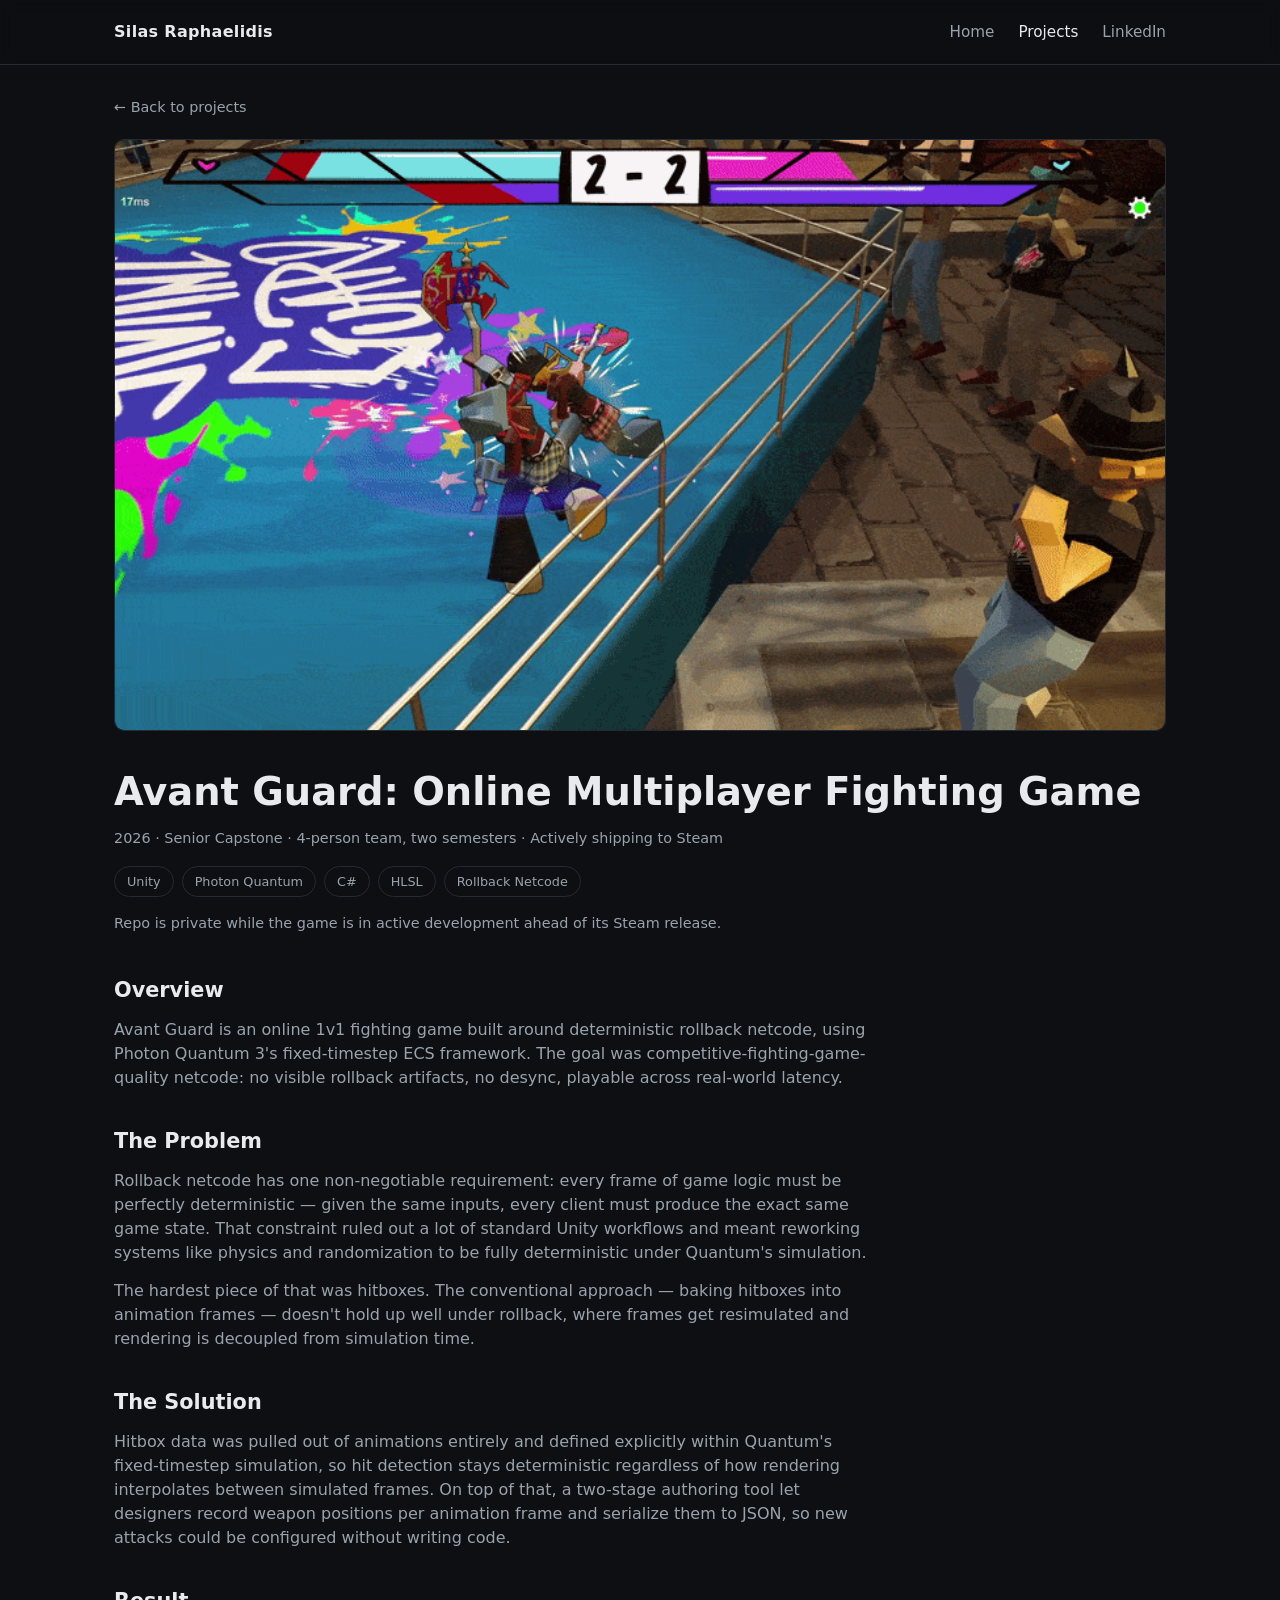
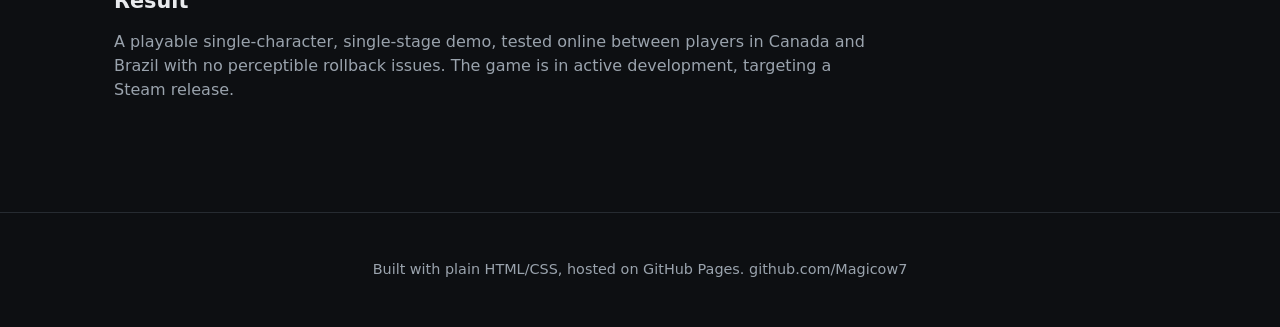
==== avant-guard.html @ 3e3dae27 "Initial portfolio site: landing page, projects grid, and 6 project detail pages Built with Claude Co" ====
<!DOCTYPE html>
<html lang="en">
<head>
<meta charset="UTF-8">
<meta name="viewport" content="width=device-width, initial-scale=1.0">
<title>Avant Guard — Silas Raphaelidis</title>
<meta name="description" content="Deterministic rollback netcode fighting game built in Unity with Photon Quantum 3.">
<link rel="stylesheet" href="style.css">
</head>
<body>

<nav class="site-nav">
  <div class="wrap">
    <a class="brand" href="index.html">Silas Raphaelidis</a>
    <div class="links">
      <a href="index.html">Home</a>
      <a class="current" href="projects.html">Projects</a>
      <a href="https://www.linkedin.com/in/silas-raphaelidis-399760279/" target="_blank" rel="noopener">LinkedIn</a>
    </div>
  </div>
</nav>

<div class="wrap">
  <a class="back-link" href="projects.html">← Back to projects</a>

  <div class="detail-hero">
    <img class="detail-media" src="assets/thumbnails/avant-guard.gif" alt="Avant Guard gameplay footage">
  </div>

  <div class="detail-title">
    <h1>Avant Guard: Online Multiplayer Fighting Game</h1>
    <p class="detail-meta">2026 · Senior Capstone · 4-person team, two semesters · Actively shipping to Steam</p>
    <ul class="tag-list">
      <li>Unity</li>
      <li>Photon Quantum</li>
      <li>C#</li>
      <li>HLSL</li>
      <li>Rollback Netcode</li>
    </ul>
    <p class="detail-meta" style="margin-top: 16px;">Repo is private while the game is in active development ahead of its Steam release.</p>
  </div>

  <div class="detail-body">
    <h2>Overview</h2>
    <p>Avant Guard is an online 1v1 fighting game built around deterministic rollback netcode, using Photon Quantum 3's fixed-timestep ECS framework. The goal was competitive-fighting-game-quality netcode: no visible rollback artifacts, no desync, playable across real-world latency.</p>

    <h2>The Problem</h2>
    <p>Rollback netcode has one non-negotiable requirement: every frame of game logic must be perfectly deterministic — given the same inputs, every client must produce the exact same game state. That constraint ruled out a lot of standard Unity workflows and meant reworking systems like physics and randomization to be fully deterministic under Quantum's simulation.</p>
    <p>The hardest piece of that was hitboxes. The conventional approach — baking hitboxes into animation frames — doesn't hold up well under rollback, where frames get resimulated and rendering is decoupled from simulation time.</p>

    <h2>The Solution</h2>
    <p>Hitbox data was pulled out of animations entirely and defined explicitly within Quantum's fixed-timestep simulation, so hit detection stays deterministic regardless of how rendering interpolates between simulated frames. On top of that, a two-stage authoring tool let designers record weapon positions per animation frame and serialize them to JSON, so new attacks could be configured without writing code.</p>

    <h2>Result</h2>
    <p>A playable single-character, single-stage demo, tested online between players in Canada and Brazil with no perceptible rollback issues. The game is in active development, targeting a Steam release.</p>
  </div>
</div>

<footer class="site-footer">
  <div class="wrap">
    <p>Built with plain HTML/CSS, hosted on GitHub Pages. <a href="https://github.com/Magicow7" target="_blank" rel="noopener">github.com/Magicow7</a></p>
  </div>
</footer>

</body>
</html>
---- style.css ----
:root {
  --bg: #0d0f12;
  --bg-elevated: #16191d;
  --border: #262b31;
  --text: #e8eaed;
  --text-dim: #9aa3ad;
  --accent: #5ee6c8;
  --accent-dim: #3a9c8a;
  --max-width: 1100px;
}

* {
  box-sizing: border-box;
}

html {
  scroll-behavior: smooth;
}

body {
  margin: 0;
  background: var(--bg);
  color: var(--text);
  font-family: "Segoe UI", system-ui, -apple-system, sans-serif;
  line-height: 1.5;
}

a {
  color: var(--accent);
  text-decoration: none;
}

a:hover {
  text-decoration: underline;
}

.wrap {
  max-width: var(--max-width);
  margin: 0 auto;
  padding: 0 24px;
}

/* Nav */
.site-nav {
  border-bottom: 1px solid var(--border);
  position: sticky;
  top: 0;
  background: rgba(13, 15, 18, 0.92);
  backdrop-filter: blur(6px);
  z-index: 10;
}

.site-nav .wrap {
  display: flex;
  align-items: center;
  justify-content: space-between;
  height: 64px;
}

.site-nav .brand {
  color: var(--text);
  font-weight: 600;
  letter-spacing: 0.02em;
}

.site-nav .brand:hover {
  text-decoration: none;
  color: var(--accent);
}

.site-nav .links {
  display: flex;
  gap: 24px;
  font-size: 0.95rem;
}

.site-nav .links a {
  color: var(--text-dim);
}

.site-nav .links a:hover {
  color: var(--accent);
}

.site-nav .links a.current {
  color: var(--text);
}

/* Hero */
.hero {
  padding: 96px 0 64px;
  text-align: center;
}

.hero h1 {
  font-size: clamp(2.2rem, 5vw, 3.4rem);
  margin: 0 0 12px;
  letter-spacing: -0.02em;
}

.hero .tagline {
  color: var(--text-dim);
  font-size: 1.15rem;
  max-width: 640px;
  margin: 0 auto 36px;
}

.hero-actions {
  display: flex;
  gap: 16px;
  justify-content: center;
  flex-wrap: wrap;
  margin-top: 8px;
}

.btn {
  display: inline-block;
  padding: 12px 24px;
  border-radius: 6px;
  font-weight: 600;
  font-size: 0.95rem;
  border: 1px solid transparent;
}

.btn:hover {
  text-decoration: none;
}

.btn-primary {
  background: var(--accent);
  color: #06110e;
}

.btn-primary:hover {
  background: var(--accent-dim);
}

.btn-secondary {
  border-color: var(--border);
  color: var(--text);
}

.btn-secondary:hover {
  border-color: var(--accent);
  color: var(--accent);
}

/* Demo reel */
.reel {
  padding: 0 0 96px;
}

.reel-frame {
  position: relative;
  width: 100%;
  padding-top: 56.25%;
  background: #000;
  border-radius: 10px;
  overflow: hidden;
  border: 1px solid var(--border);
}

.reel-frame iframe {
  position: absolute;
  top: 0;
  left: 0;
  width: 100%;
  height: 100%;
  border: 0;
}

/* Section headers */
.page-header {
  padding: 64px 0 12px;
  text-align: center;
}

.page-header h1 {
  font-size: clamp(1.9rem, 4vw, 2.6rem);
  margin: 0 0 10px;
}

.page-header p {
  color: var(--text-dim);
  max-width: 560px;
  margin: 0 auto;
}

/* Project grid */
.project-grid {
  display: grid;
  grid-template-columns: repeat(auto-fit, minmax(320px, 1fr));
  gap: 28px;
  padding: 48px 0 96px;
}

.card {
  background: var(--bg-elevated);
  border: 1px solid var(--border);
  border-radius: 10px;
  overflow: hidden;
  display: flex;
  flex-direction: column;
  transition: border-color 0.15s ease, transform 0.15s ease;
}

.card:hover {
  border-color: var(--accent-dim);
  transform: translateY(-2px);
}

.card-thumb {
  aspect-ratio: 16 / 9;
  width: 100%;
  object-fit: cover;
  background: #000;
  display: block;
}

.card-body {
  padding: 20px 22px 24px;
  display: flex;
  flex-direction: column;
  flex: 1;
}

.card-body h2 {
  font-size: 1.15rem;
  margin: 0 0 4px;
}

.card-year {
  color: var(--text-dim);
  font-size: 0.8rem;
  margin: 0 0 12px;
}

.card-summary {
  color: var(--text-dim);
  font-size: 0.92rem;
  margin: 0 0 18px;
  flex: 1;
}

.card-link {
  font-weight: 600;
  font-size: 0.9rem;
  align-self: flex-start;
}

/* Live demo embed */
.card-live {
  border: none;
  width: 100%;
  aspect-ratio: 16 / 9;
  display: block;
  background: #000;
}

/* Project detail pages */
.back-link {
  display: inline-block;
  margin: 32px 0 0;
  color: var(--text-dim);
  font-size: 0.9rem;
}

.back-link:hover {
  color: var(--accent);
}

.detail-hero {
  padding: 20px 0 0;
}

.detail-media {
  width: 100%;
  aspect-ratio: 16 / 9;
  object-fit: cover;
  border-radius: 10px;
  border: 1px solid var(--border);
  background: #000;
  display: block;
}

.detail-title {
  padding: 32px 0 0;
}

.detail-title h1 {
  font-size: clamp(1.8rem, 4vw, 2.4rem);
  margin: 0 0 8px;
}

.detail-meta {
  color: var(--text-dim);
  font-size: 0.9rem;
  margin: 0;
}

.tag-list {
  list-style: none;
  display: flex;
  flex-wrap: wrap;
  gap: 8px;
  padding: 0;
  margin: 16px 0 0;
}

.tag-list li {
  border: 1px solid var(--border);
  color: var(--text-dim);
  font-size: 0.8rem;
  padding: 5px 12px;
  border-radius: 999px;
}

.link-buttons {
  display: flex;
  gap: 12px;
  flex-wrap: wrap;
  margin: 24px 0 0;
}

.detail-body {
  padding: 40px 0 96px;
  max-width: 760px;
}

.detail-body h2 {
  font-size: 1.3rem;
  margin: 36px 0 12px;
}

.detail-body h2:first-child {
  margin-top: 0;
}

.detail-body p {
  color: var(--text-dim);
  margin: 0 0 14px;
}

.detail-body blockquote {
  margin: 0 0 20px;
  padding: 14px 20px;
  border-left: 3px solid var(--accent-dim);
  background: var(--bg-elevated);
  color: var(--text);
  font-style: italic;
  border-radius: 0 6px 6px 0;
}

.detail-body ul {
  color: var(--text-dim);
  padding-left: 20px;
  margin: 0 0 14px;
}

/* Footer */
.site-footer {
  border-top: 1px solid var(--border);
  padding: 32px 0;
  text-align: center;
  color: var(--text-dim);
  font-size: 0.9rem;
}

.site-footer a {
  color: var(--text-dim);
}

.site-footer a:hover {
  color: var(--accent);
}
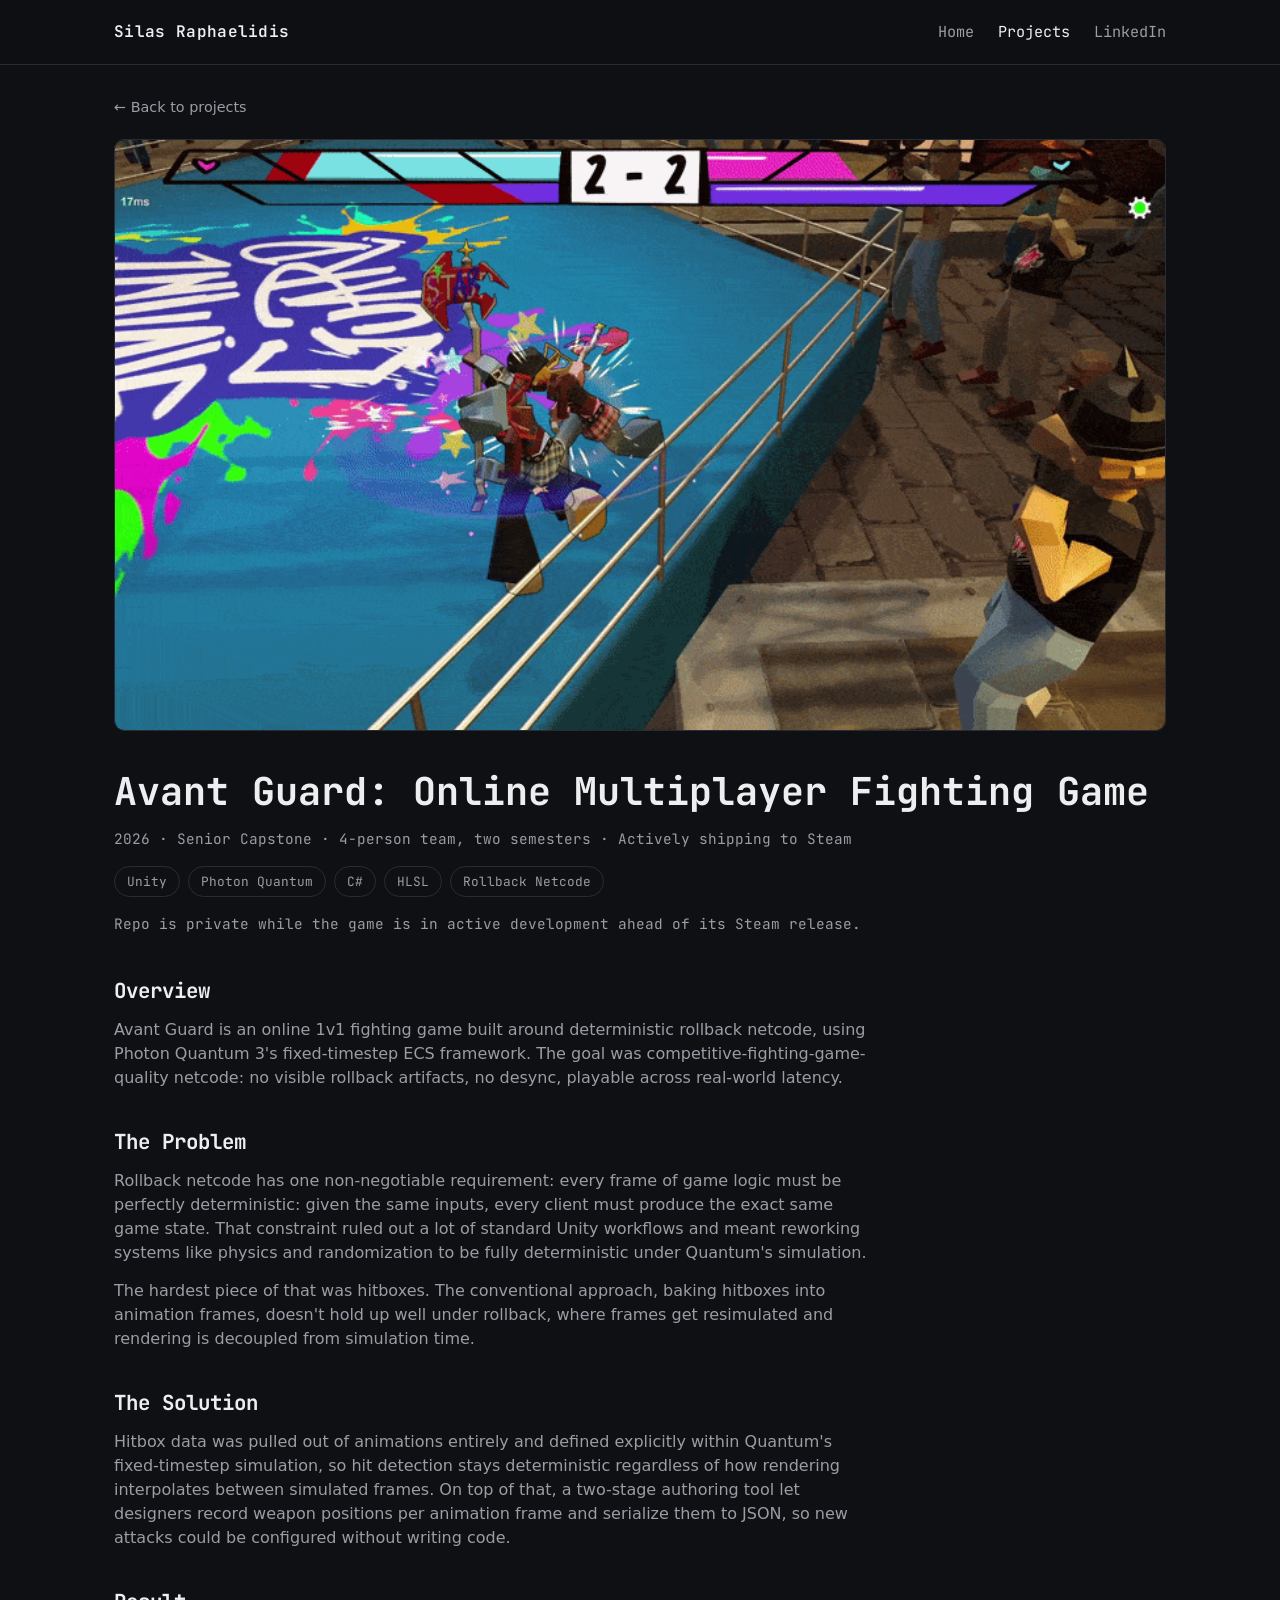
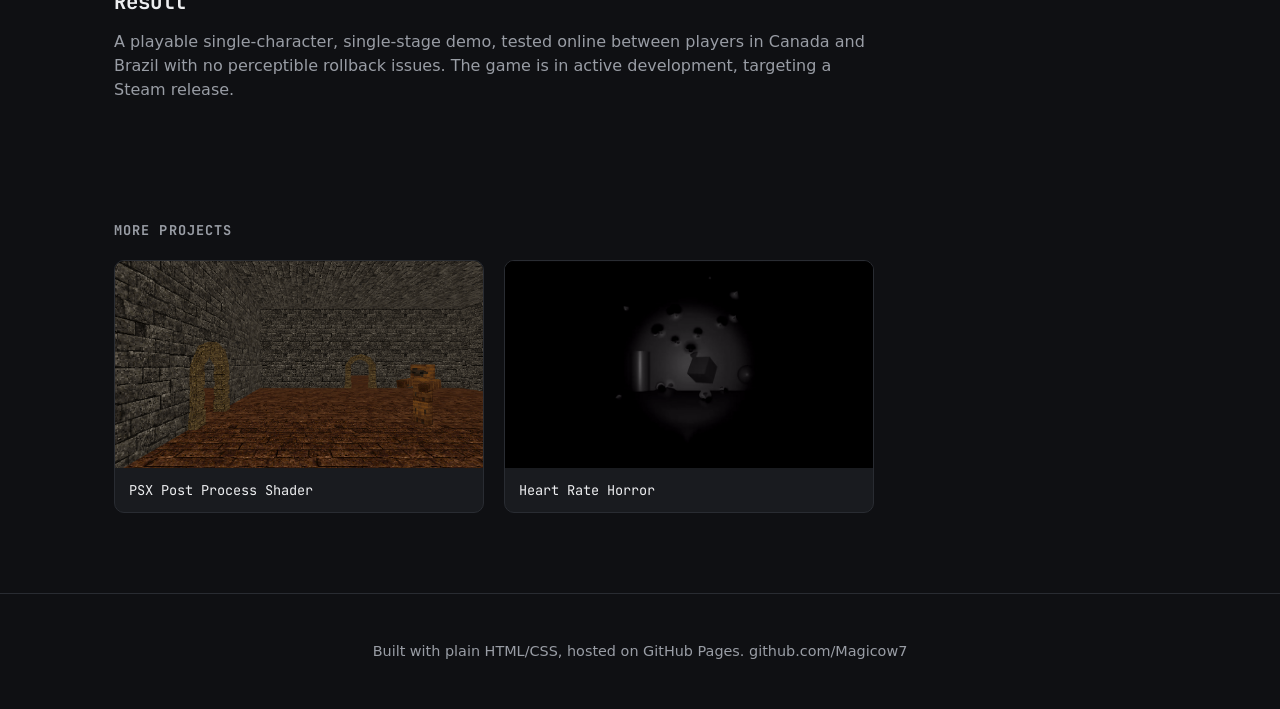
==== commit ddd17b28: "Restyle to indigo/mono theme, add project cross-links and OG image - Swap teal accent + system font " ====
--- a/avant-guard.html
+++ b/avant-guard.html
@@ -3,8 +3,20 @@
 <head>
 <meta charset="UTF-8">
 <meta name="viewport" content="width=device-width, initial-scale=1.0">
-<title>Avant Guard — Silas Raphaelidis</title>
+<title>Avant Guard | Silas Raphaelidis</title>
 <meta name="description" content="Deterministic rollback netcode fighting game built in Unity with Photon Quantum 3.">
+<meta property="og:type" content="website">
+<meta property="og:url" content="https://silasraphaelidis.dev/avant-guard.html">
+<meta property="og:title" content="Avant Guard | Silas Raphaelidis">
+<meta property="og:description" content="Deterministic rollback netcode fighting game built in Unity with Photon Quantum 3.">
+<meta property="og:image" content="https://silasraphaelidis.dev/assets/og-image.png">
+<meta name="twitter:card" content="summary_large_image">
+<meta name="twitter:title" content="Avant Guard | Silas Raphaelidis">
+<meta name="twitter:description" content="Deterministic rollback netcode fighting game built in Unity with Photon Quantum 3.">
+<meta name="twitter:image" content="https://silasraphaelidis.dev/assets/og-image.png">
+<link rel="preconnect" href="https://fonts.googleapis.com">
+<link rel="preconnect" href="https://fonts.gstatic.com" crossorigin>
+<link href="https://fonts.googleapis.com/css2?family=JetBrains+Mono:wght@500;600;700&display=swap" rel="stylesheet">
 <link rel="stylesheet" href="style.css">
 </head>
 <body>
@@ -45,14 +57,28 @@
     <p>Avant Guard is an online 1v1 fighting game built around deterministic rollback netcode, using Photon Quantum 3's fixed-timestep ECS framework. The goal was competitive-fighting-game-quality netcode: no visible rollback artifacts, no desync, playable across real-world latency.</p>
 
     <h2>The Problem</h2>
-    <p>Rollback netcode has one non-negotiable requirement: every frame of game logic must be perfectly deterministic — given the same inputs, every client must produce the exact same game state. That constraint ruled out a lot of standard Unity workflows and meant reworking systems like physics and randomization to be fully deterministic under Quantum's simulation.</p>
-    <p>The hardest piece of that was hitboxes. The conventional approach — baking hitboxes into animation frames — doesn't hold up well under rollback, where frames get resimulated and rendering is decoupled from simulation time.</p>
+    <p>Rollback netcode has one non-negotiable requirement: every frame of game logic must be perfectly deterministic: given the same inputs, every client must produce the exact same game state. That constraint ruled out a lot of standard Unity workflows and meant reworking systems like physics and randomization to be fully deterministic under Quantum's simulation.</p>
+    <p>The hardest piece of that was hitboxes. The conventional approach, baking hitboxes into animation frames, doesn't hold up well under rollback, where frames get resimulated and rendering is decoupled from simulation time.</p>
 
     <h2>The Solution</h2>
     <p>Hitbox data was pulled out of animations entirely and defined explicitly within Quantum's fixed-timestep simulation, so hit detection stays deterministic regardless of how rendering interpolates between simulated frames. On top of that, a two-stage authoring tool let designers record weapon positions per animation frame and serialize them to JSON, so new attacks could be configured without writing code.</p>
 
     <h2>Result</h2>
     <p>A playable single-character, single-stage demo, tested online between players in Canada and Brazil with no perceptible rollback issues. The game is in active development, targeting a Steam release.</p>
+  </div>
+
+  <div class="more-projects">
+    <h2>More Projects</h2>
+    <div class="more-grid">
+      <a class="mini-card" href="psx-shader.html">
+        <img src="assets/thumbnails/psx-shader.gif" alt="PSX Post Process Shader">
+        <span>PSX Post Process Shader</span>
+      </a>
+      <a class="mini-card" href="heart-rate-horror.html">
+        <img src="assets/thumbnails/heart-rate-horror.gif" alt="Heart Rate Horror">
+        <span>Heart Rate Horror</span>
+      </a>
+    </div>
   </div>
 </div>
 
--- a/style.css
+++ b/style.css
@@ -1,12 +1,14 @@
 :root {
-  --bg: #0d0f12;
-  --bg-elevated: #16191d;
-  --border: #262b31;
-  --text: #e8eaed;
-  --text-dim: #9aa3ad;
-  --accent: #5ee6c8;
-  --accent-dim: #3a9c8a;
+  --bg: #0f1013;
+  --bg-elevated: #191b1f;
+  --border: #292c32;
+  --text: #edeef0;
+  --text-dim: #999da5;
+  --accent: #8ba4ff;
+  --accent-dim: #5f74c9;
   --max-width: 1100px;
+  --font-mono: "JetBrains Mono", ui-monospace, "SFMono-Regular", Consolas, monospace;
+  --font-body: "Segoe UI", system-ui, -apple-system, sans-serif;
 }
 
 * {
@@ -21,8 +23,19 @@
   margin: 0;
   background: var(--bg);
   color: var(--text);
-  font-family: "Segoe UI", system-ui, -apple-system, sans-serif;
+  font-family: var(--font-body);
   line-height: 1.5;
+}
+
+h1, h2, h3,
+.brand,
+.site-nav .links a,
+.card-link,
+.btn,
+.tag-list li,
+.card-year,
+.detail-meta {
+  font-family: var(--font-mono);
 }
 
 a {
@@ -45,7 +58,7 @@
   border-bottom: 1px solid var(--border);
   position: sticky;
   top: 0;
-  background: rgba(13, 15, 18, 0.92);
+  background: rgba(15, 16, 19, 0.92);
   backdrop-filter: blur(6px);
   z-index: 10;
 }
@@ -128,7 +141,7 @@
 
 .btn-primary {
   background: var(--accent);
-  color: #06110e;
+  color: #10122b;
 }
 
 .btn-primary:hover {
@@ -357,6 +370,63 @@
   margin: 0 0 14px;
 }
 
+/* More projects (detail page footer nav) */
+.more-projects {
+  max-width: 760px;
+  padding: 8px 0 80px;
+}
+
+.more-projects h2 {
+  font-size: 0.85rem;
+  text-transform: uppercase;
+  letter-spacing: 0.08em;
+  color: var(--text-dim);
+  margin: 0 0 20px;
+}
+
+.more-grid {
+  display: grid;
+  grid-template-columns: repeat(2, 1fr);
+  gap: 20px;
+}
+
+.mini-card {
+  display: block;
+  border: 1px solid var(--border);
+  border-radius: 10px;
+  overflow: hidden;
+  background: var(--bg-elevated);
+  transition: border-color 0.15s ease, transform 0.15s ease;
+}
+
+.mini-card:hover {
+  border-color: var(--accent-dim);
+  transform: translateY(-2px);
+  text-decoration: none;
+}
+
+.mini-card img {
+  width: 100%;
+  aspect-ratio: 16 / 9;
+  object-fit: cover;
+  display: block;
+  background: #000;
+}
+
+.mini-card span {
+  display: block;
+  padding: 12px 14px;
+  font-family: var(--font-mono);
+  font-size: 0.85rem;
+  color: var(--text);
+}
+
+@media (max-width: 560px) {
+  .more-grid {
+    grid-template-columns: 1fr;
+  }
+}
+
 /* Footer */
 .site-footer {
   border-top: 1px solid var(--border);
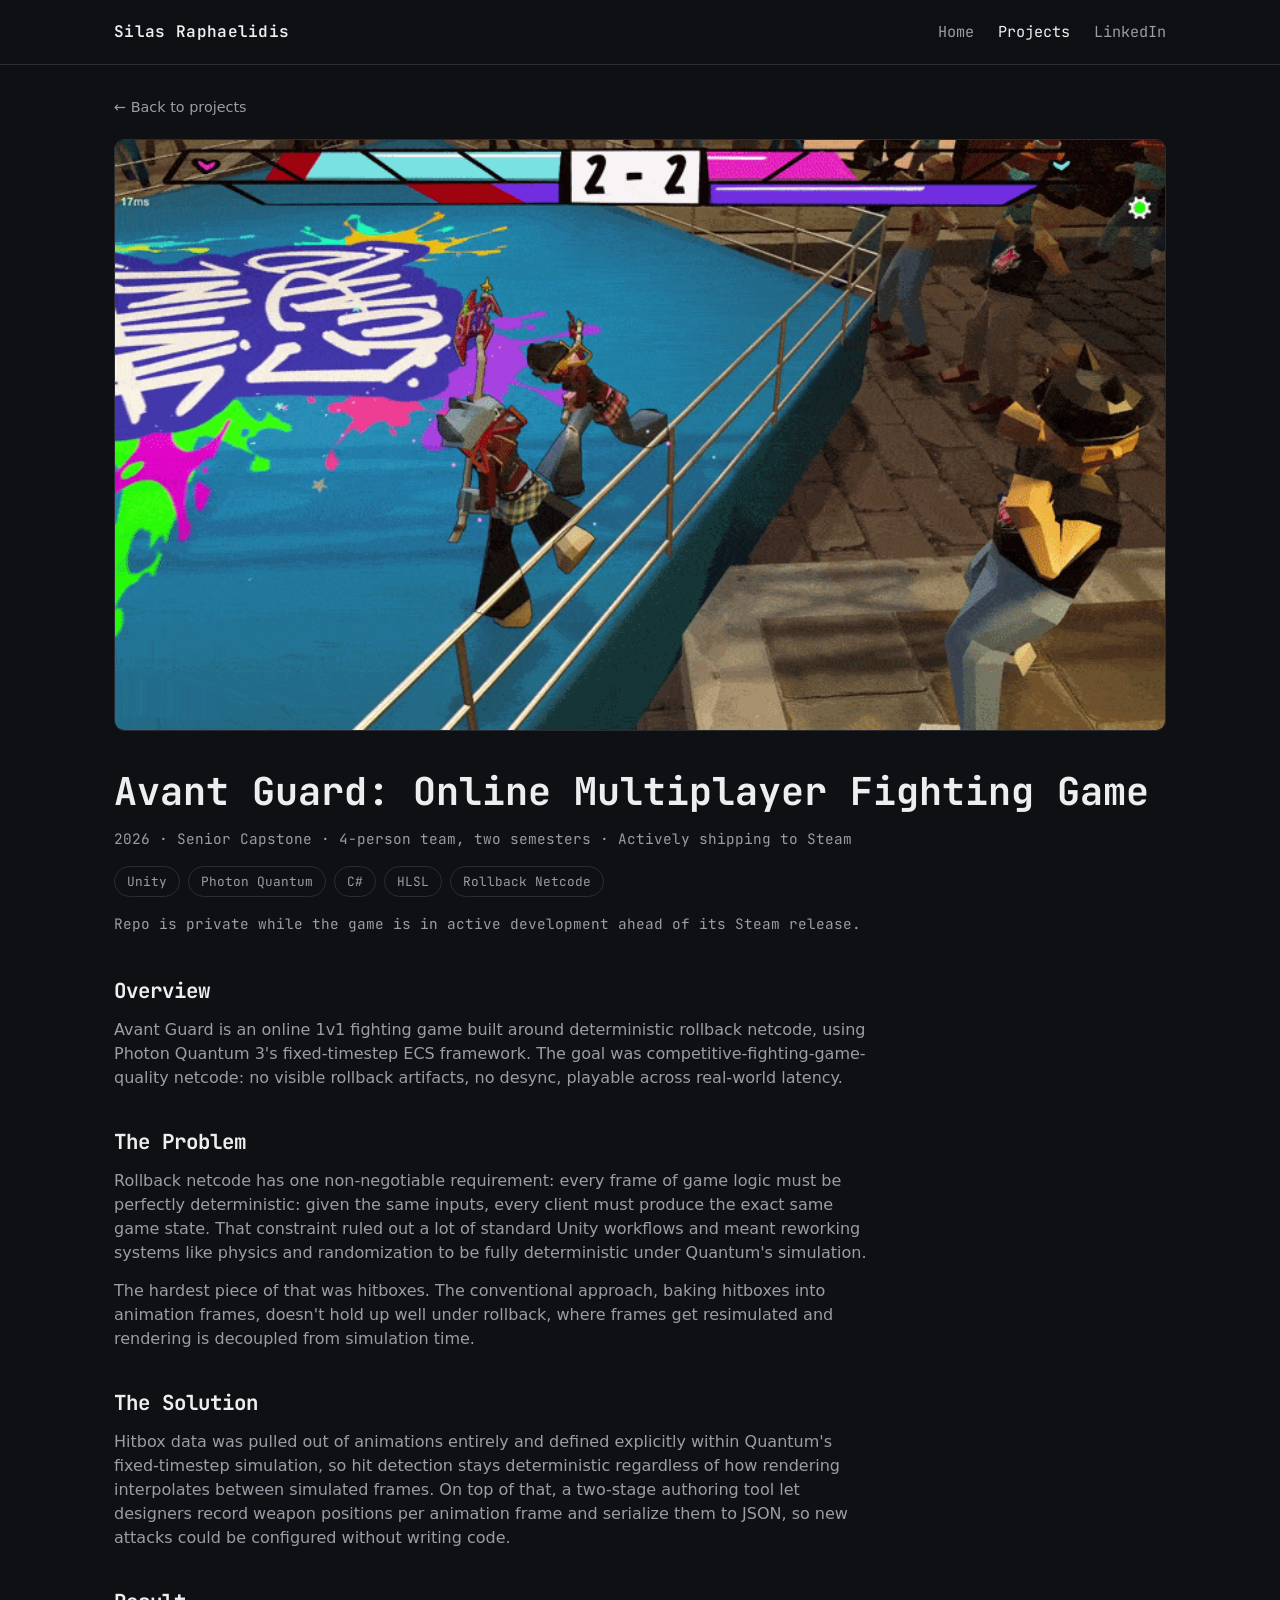
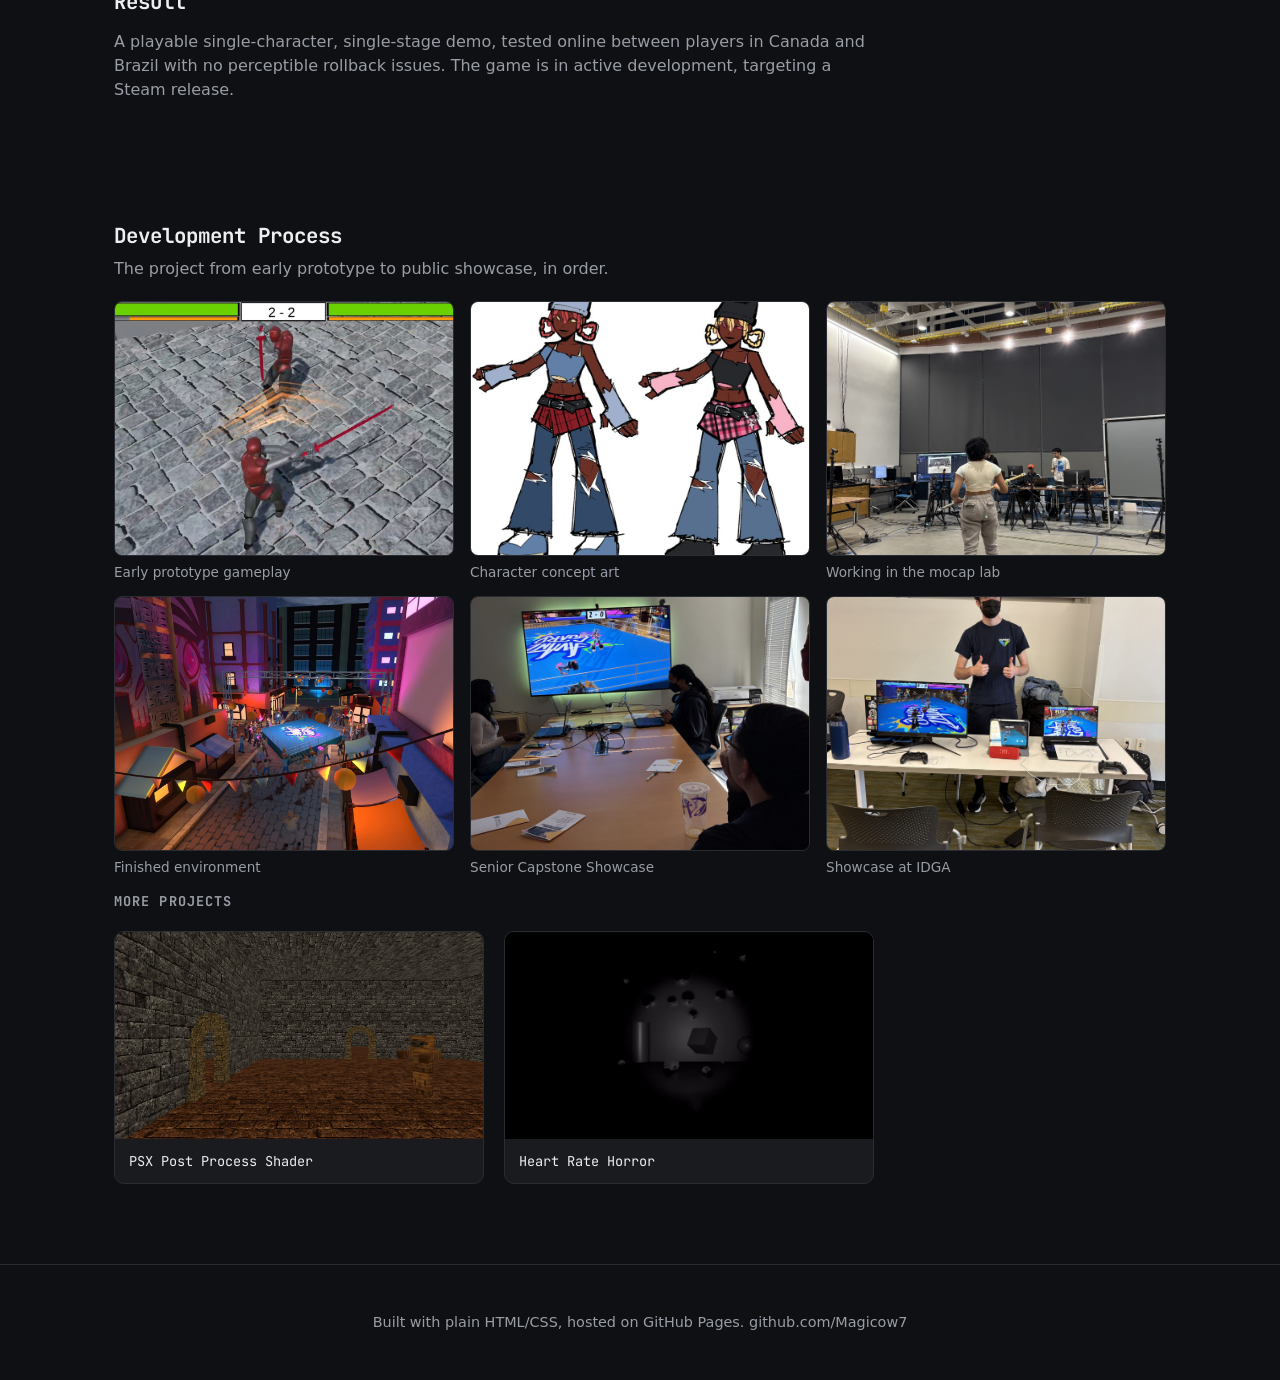
==== commit 98286ecb: "cleaned up site" ====
--- a/avant-guard.html
+++ b/avant-guard.html
@@ -67,6 +67,37 @@
     <p>A playable single-character, single-stage demo, tested online between players in Canada and Brazil with no perceptible rollback issues. The game is in active development, targeting a Steam release.</p>
   </div>
 
+  <div class="gallery">
+    <h2>Development Process</h2>
+    <p class="gallery-intro">The project from early prototype to public showcase, in order.</p>
+    <div class="gallery-grid">
+      <button class="gallery-item" data-caption="Early prototype gameplay: placeholder models, testing the core combat loop.">
+        <img src="assets/avant-guard/early-prototype.jpg" alt="Early prototype gameplay with placeholder character models">
+        <span class="gallery-caption">Early prototype gameplay</span>
+      </button>
+      <button class="gallery-item" data-caption="Character concept art for Penny, exploring color and outfit variants.">
+        <img src="assets/avant-guard/character-concept-art.jpg" alt="Character concept art showing two color variants of Penny">
+        <span class="gallery-caption">Character concept art</span>
+      </button>
+      <button class="gallery-item" data-caption="Recording motion capture data for the game's animations at the Iribe mocap lab.">
+        <img src="assets/avant-guard/motion-capture-session.jpg" alt="Performer in the motion capture volume recording an attack animation">
+        <span class="gallery-caption">Working in the mocap lab</span>
+      </button>
+      <button class="gallery-item" data-caption="The finished stage environment in a live match.">
+        <img src="assets/avant-guard/finished-environment.jpg" alt="Finished game environment showing the festival stage and crowd">
+        <span class="gallery-caption">Finished environment</span>
+      </button>
+      <button class="gallery-item" data-caption="Playtesters at the Immersive Media Design Senior Capstone Showcase.">
+        <img src="assets/avant-guard/demo-day-showcase.jpg" alt="Players and spectators at the Senior Capstone Showcase demo table">
+        <span class="gallery-caption">Senior Capstone Showcase</span>
+      </button>
+      <button class="gallery-item" data-caption="Running the game at the IDGA demo booth.">
+        <img src="assets/avant-guard/idga-demo-booth.jpg" alt="Presenting Avant Guard at the IDGA demo booth">
+        <span class="gallery-caption">Showcase at IDGA</span>
+      </button>
+    </div>
+  </div>
+
   <div class="more-projects">
     <h2>More Projects</h2>
     <div class="more-grid">
@@ -88,5 +119,40 @@
   </div>
 </footer>
 
+<div class="lightbox" id="lightbox">
+  <button class="lightbox-close" aria-label="Close">&times;</button>
+  <img id="lightbox-img" src="" alt="">
+  <p class="lightbox-caption" id="lightbox-caption"></p>
+</div>
+
+<script>
+  const lightbox = document.getElementById('lightbox');
+  const lightboxImg = document.getElementById('lightbox-img');
+  const lightboxCaption = document.getElementById('lightbox-caption');
+
+  document.querySelectorAll('.gallery-item').forEach(function (item) {
+    item.addEventListener('click', function () {
+      lightboxImg.src = item.querySelector('img').src;
+      lightboxImg.alt = item.querySelector('img').alt;
+      lightboxCaption.textContent = item.dataset.caption || '';
+      lightbox.classList.add('open');
+    });
+  });
+
+  function closeLightbox() {
+    lightbox.classList.remove('open');
+    lightboxImg.src = '';
+  }
+
+  lightbox.addEventListener('click', closeLightbox);
+  document.querySelector('.lightbox-close').addEventListener('click', function (e) {
+    e.stopPropagation();
+    closeLightbox();
+  });
+  document.addEventListener('keydown', function (e) {
+    if (e.key === 'Escape') closeLightbox();
+  });
+</script>
+
 </body>
 </html>
--- a/style.css
+++ b/style.css
@@ -171,6 +171,54 @@
   border-radius: 10px;
   overflow: hidden;
   border: 1px solid var(--border);
+  margin-bottom: 14px;
+}
+
+.video-pair-section {
+  padding: 8px 0 8px;
+}
+
+.video-pair-section h2 {
+  font-size: 1.3rem;
+  margin: 0 0 20px;
+}
+
+.video-pair-captions,
+.video-pair {
+  display: grid;
+  grid-template-columns: repeat(2, 1fr);
+  gap: 28px;
+}
+
+.video-pair-captions {
+  margin-bottom: 10px;
+  align-items: end;
+}
+
+@media (max-width: 680px) {
+  .video-pair-captions,
+  .video-pair {
+    grid-template-columns: 1fr;
+  }
+}
+
+.video-embed {
+  width: 100%;
+  border-radius: 10px;
+  overflow: hidden;
+  border: 1px solid var(--border);
+  background: #000;
+}
+
+.video-embed video {
+  display: block;
+  width: 100%;
+}
+
+.video-caption {
+  color: var(--text-dim);
+  font-size: 0.85rem;
+  margin: 0 0 10px;
 }
 
 .reel-frame iframe {
@@ -214,12 +262,15 @@
   overflow: hidden;
   display: flex;
   flex-direction: column;
+  color: inherit;
+  text-decoration: none;
   transition: border-color 0.15s ease, transform 0.15s ease;
 }
 
 .card:hover {
   border-color: var(--accent-dim);
   transform: translateY(-2px);
+  text-decoration: none;
 }
 
 .card-thumb {
@@ -256,6 +307,7 @@
 }
 
 .card-link {
+  color: var(--accent);
   font-weight: 600;
   font-size: 0.9rem;
   align-self: flex-start;
@@ -370,6 +422,119 @@
   margin: 0 0 14px;
 }
 
+/* Documentation gallery */
+.gallery {
+  padding: 8px 0 8px;
+}
+
+.gallery h2 {
+  font-size: 1.3rem;
+  margin: 0 0 6px;
+}
+
+.gallery-intro {
+  color: var(--text-dim);
+  margin: 0 0 20px;
+}
+
+.gallery-grid {
+  display: grid;
+  grid-template-columns: repeat(3, 1fr);
+  gap: 16px;
+}
+
+@media (max-width: 760px) {
+  .gallery-grid {
+    grid-template-columns: repeat(2, 1fr);
+  }
+}
+
+@media (max-width: 480px) {
+  .gallery-grid {
+    grid-template-columns: 1fr;
+  }
+}
+
+.gallery-item {
+  border: none;
+  background: none;
+  padding: 0;
+  cursor: zoom-in;
+  display: flex;
+  flex-direction: column;
+  gap: 8px;
+  font-family: inherit;
+  text-align: left;
+}
+
+.gallery-item img {
+  width: 100%;
+  aspect-ratio: 4 / 3;
+  object-fit: cover;
+  border-radius: 8px;
+  border: 1px solid var(--border);
+  display: block;
+  transition: border-color 0.15s ease;
+}
+
+.gallery-item:hover img {
+  border-color: var(--accent-dim);
+}
+
+.gallery-caption {
+  color: var(--text-dim);
+  font-size: 0.85rem;
+}
+
+.lightbox {
+  display: none;
+  position: fixed;
+  inset: 0;
+  background: rgba(6, 7, 9, 0.92);
+  z-index: 100;
+  align-items: center;
+  justify-content: center;
+  padding: 40px;
+  cursor: zoom-out;
+}
+
+.lightbox.open {
+  display: flex;
+}
+
+.lightbox img {
+  max-width: 100%;
+  max-height: 100%;
+  border-radius: 8px;
+  box-shadow: 0 20px 60px rgba(0, 0, 0, 0.5);
+}
+
+.lightbox-caption {
+  position: absolute;
+  bottom: 28px;
+  left: 0;
+  right: 0;
+  text-align: center;
+  color: var(--text-dim);
+  font-size: 0.9rem;
+}
+
+.lightbox-close {
+  position: absolute;
+  top: 20px;
+  right: 28px;
+  color: var(--text-dim);
+  font-family: var(--font-mono);
+  font-size: 1.4rem;
+  background: none;
+  border: none;
+  cursor: pointer;
+}
+
+.lightbox-close:hover {
+  color: var(--text);
+}
+
 /* More projects (detail page footer nav) */
 .more-projects {
   max-width: 760px;
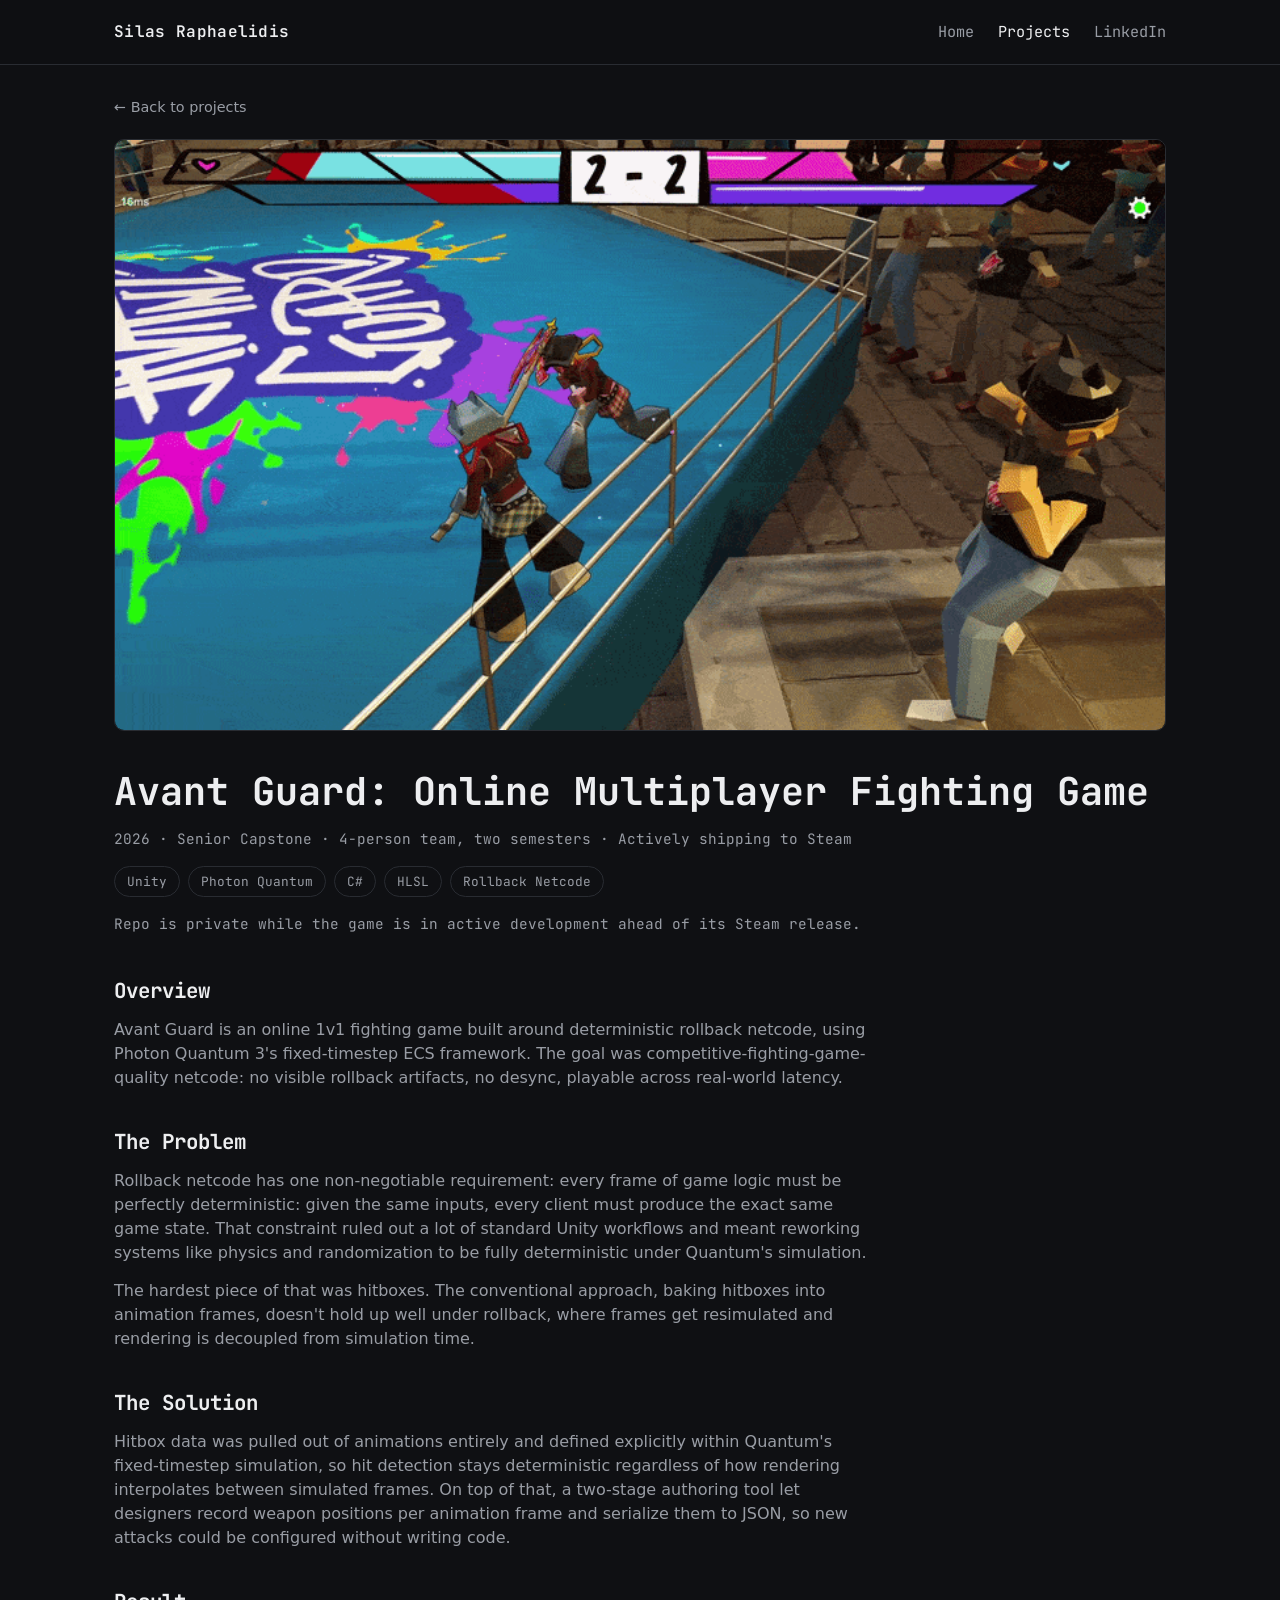
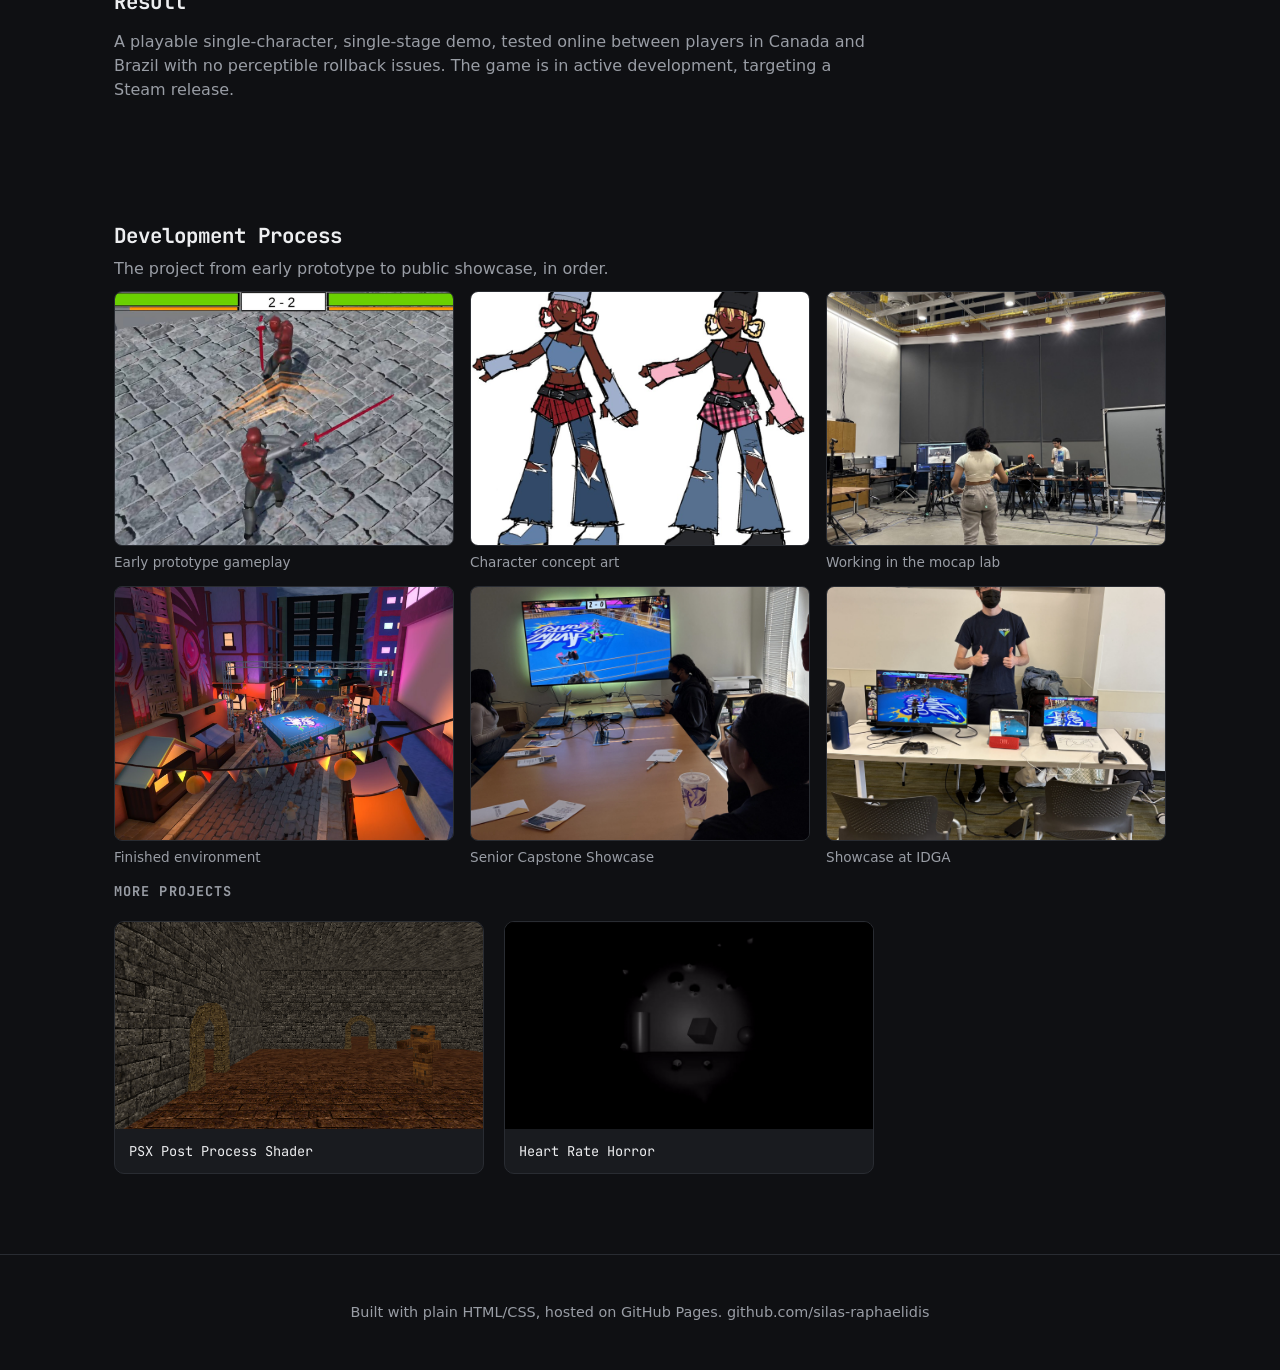
==== commit 3ee9de01: "Update all links for GitHub username change to silas-raphaelidis Repo owner and portfolio repo itsel" ====
--- a/avant-guard.html
+++ b/avant-guard.html
@@ -115,7 +115,7 @@
 
 <footer class="site-footer">
   <div class="wrap">
-    <p>Built with plain HTML/CSS, hosted on GitHub Pages. <a href="https://github.com/Magicow7" target="_blank" rel="noopener">github.com/Magicow7</a></p>
+    <p>Built with plain HTML/CSS, hosted on GitHub Pages. <a href="https://github.com/silas-raphaelidis" target="_blank" rel="noopener">github.com/silas-raphaelidis</a></p>
   </div>
 </footer>
 
--- a/style.css
+++ b/style.css
@@ -178,6 +178,11 @@
   padding: 8px 0 8px;
 }
 
+.video-single {
+  max-width: 620px;
+  margin: 0 auto;
+}
+
 .video-pair-section h2 {
   font-size: 1.3rem;
   margin: 0 0 20px;
@@ -434,7 +439,31 @@
 
 .gallery-intro {
   color: var(--text-dim);
-  margin: 0 0 20px;
+  margin: 0 0 10px;
+}
+
+.legend-list {
+  list-style: none;
+  display: flex;
+  flex-wrap: wrap;
+  gap: 10px 22px;
+  padding: 0;
+  margin: 0 0 24px;
+  color: var(--text-dim);
+  font-size: 0.85rem;
+}
+
+.legend-list li {
+  display: flex;
+  align-items: center;
+  gap: 8px;
+}
+
+.legend-swatch {
+  width: 12px;
+  height: 12px;
+  border-radius: 3px;
+  flex-shrink: 0;
 }
 
 .gallery-grid {
@@ -492,8 +521,10 @@
   inset: 0;
   background: rgba(6, 7, 9, 0.92);
   z-index: 100;
+  flex-direction: column;
   align-items: center;
   justify-content: center;
+  gap: 16px;
   padding: 40px;
   cursor: zoom-out;
 }
@@ -504,19 +535,18 @@
 
 .lightbox img {
   max-width: 100%;
-  max-height: 100%;
+  max-height: calc(100vh - 140px);
+  object-fit: contain;
   border-radius: 8px;
   box-shadow: 0 20px 60px rgba(0, 0, 0, 0.5);
 }
 
 .lightbox-caption {
-  position: absolute;
-  bottom: 28px;
-  left: 0;
-  right: 0;
+  max-width: 700px;
   text-align: center;
   color: var(--text-dim);
   font-size: 0.9rem;
+  margin: 0;
 }
 
 .lightbox-close {
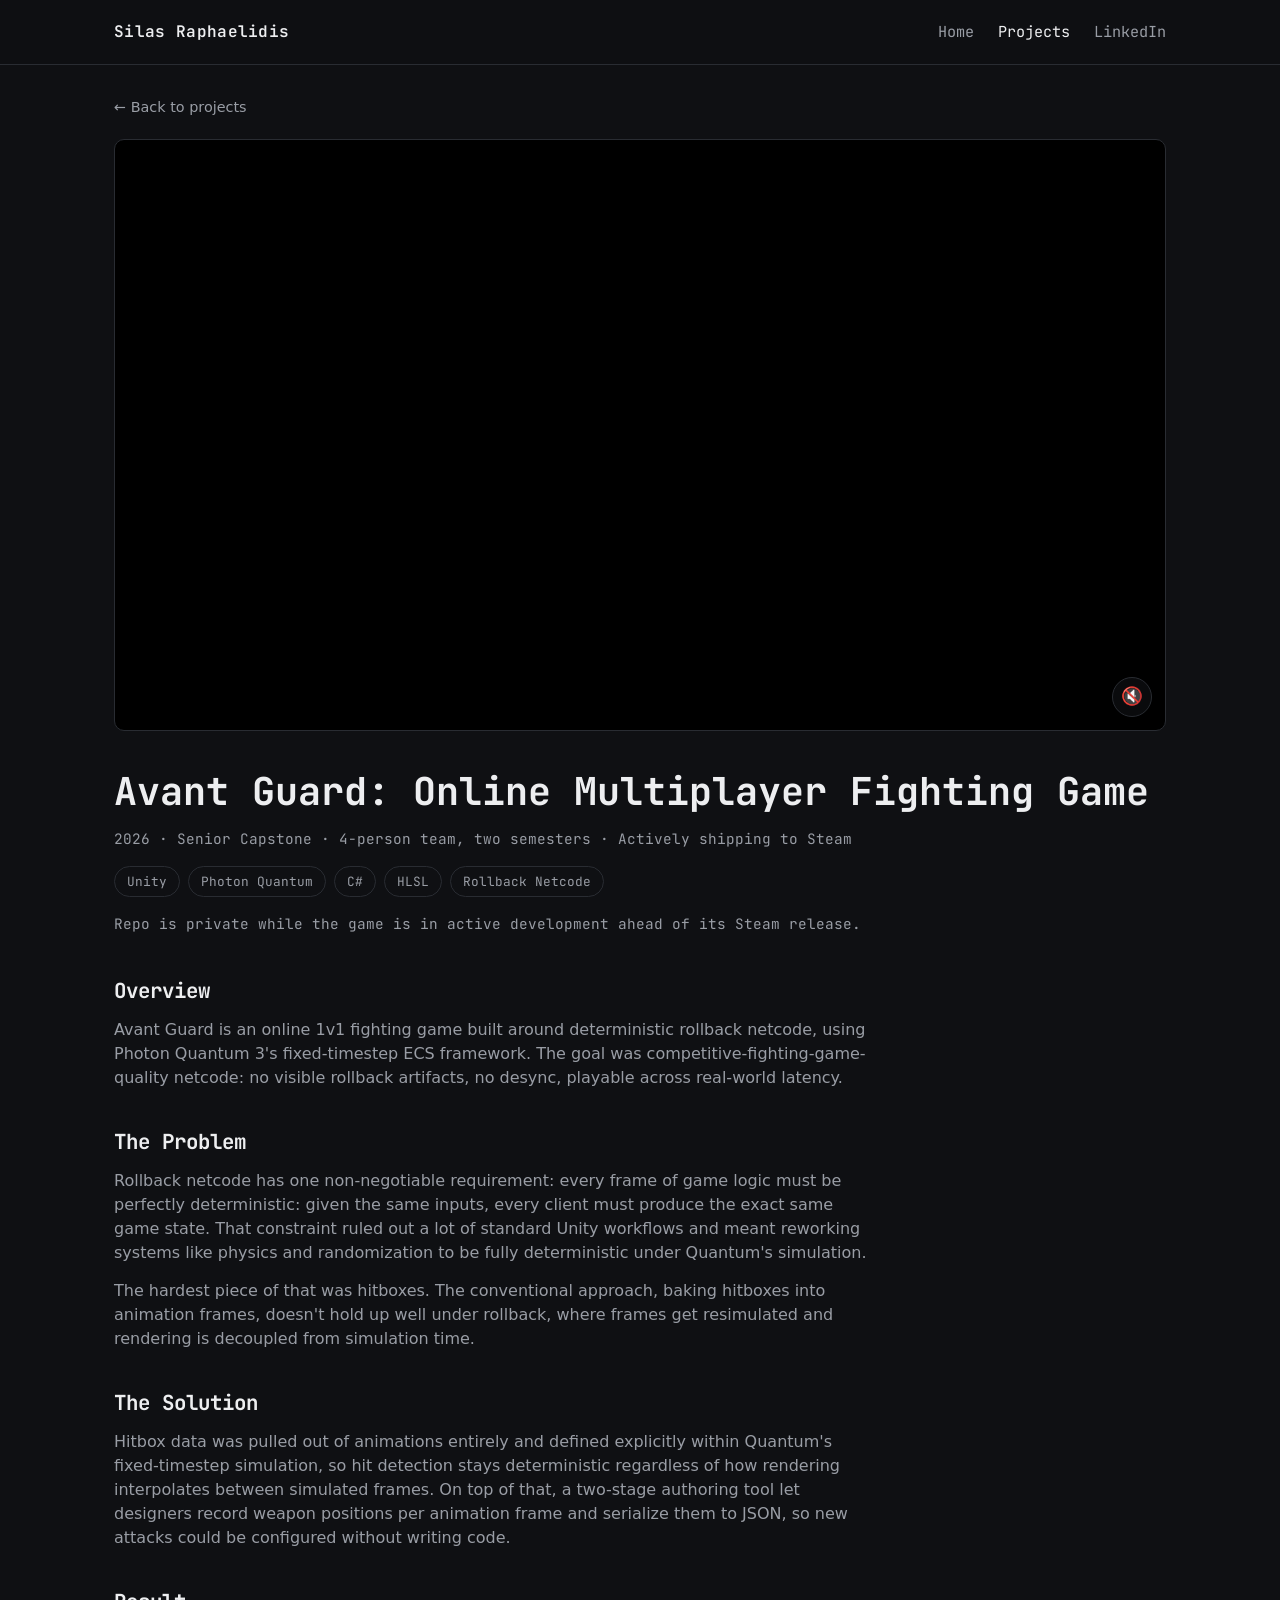
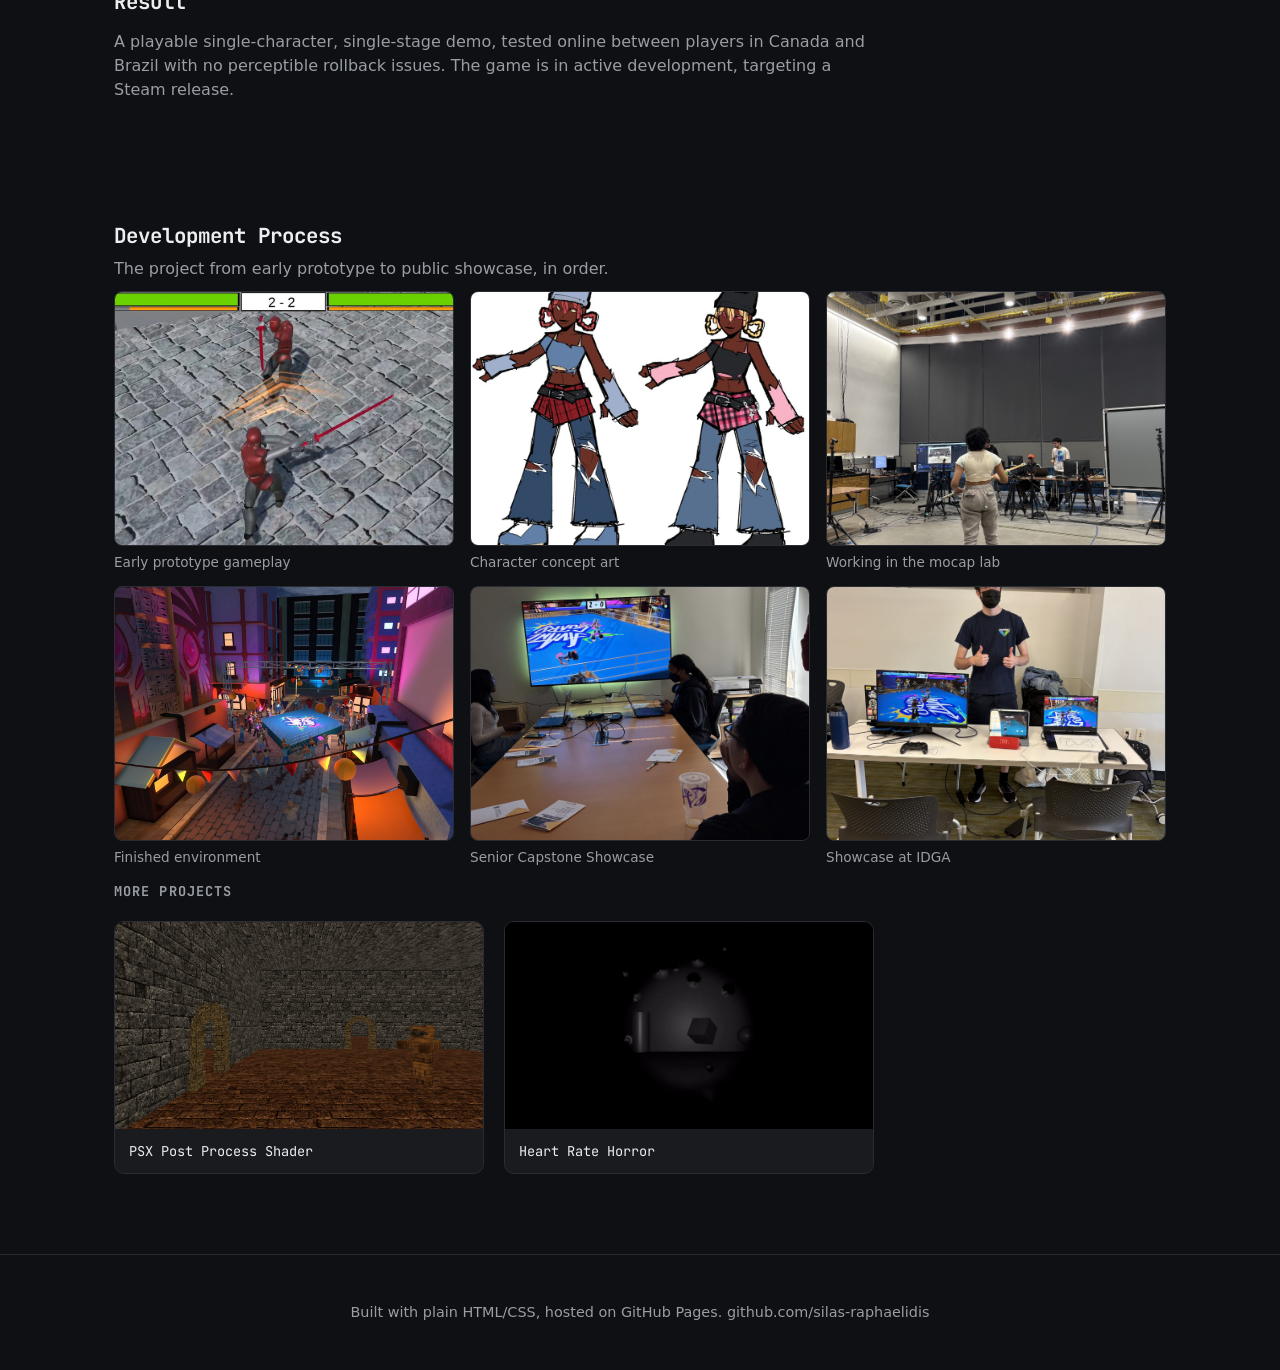
==== commit bcca3141: "Replace low-framerate hero gif with a video and mute toggle" ====
--- a/avant-guard.html
+++ b/avant-guard.html
@@ -36,7 +36,8 @@
   <a class="back-link" href="projects.html">← Back to projects</a>
 
   <div class="detail-hero">
-    <img class="detail-media" src="assets/thumbnails/avant-guard.gif" alt="Avant Guard gameplay footage">
+    <video class="detail-media" id="hero-video" src="assets/avant-guard/hero-gameplay.mp4" autoplay loop muted playsinline></video>
+    <button class="mute-toggle" id="mute-toggle" aria-label="Unmute video">🔇</button>
   </div>
 
   <div class="detail-title">
@@ -152,6 +153,14 @@
   document.addEventListener('keydown', function (e) {
     if (e.key === 'Escape') closeLightbox();
   });
+
+  const heroVideo = document.getElementById('hero-video');
+  const muteToggle = document.getElementById('mute-toggle');
+  muteToggle.addEventListener('click', function () {
+    heroVideo.muted = !heroVideo.muted;
+    muteToggle.textContent = heroVideo.muted ? '🔇' : '🔊';
+    muteToggle.setAttribute('aria-label', heroVideo.muted ? 'Unmute video' : 'Mute video');
+  });
 </script>
 
 </body>
--- a/style.css
+++ b/style.css
@@ -103,6 +103,12 @@
 .hero {
   padding: 96px 0 64px;
   text-align: center;
+  position: relative;
+  background-image:
+    linear-gradient(180deg, rgba(15, 16, 19, 0.55) 0%, rgba(15, 16, 19, 0.88) 65%, var(--bg) 100%),
+    url('assets/hero-banner.jpg');
+  background-size: cover;
+  background-position: center;
 }
 
 .hero h1 {
@@ -341,6 +347,30 @@
 
 .detail-hero {
   padding: 20px 0 0;
+  position: relative;
+}
+
+.mute-toggle {
+  position: absolute;
+  bottom: 14px;
+  right: 14px;
+  width: 40px;
+  height: 40px;
+  border-radius: 50%;
+  border: 1px solid var(--border);
+  background: rgba(15, 16, 19, 0.72);
+  color: var(--text);
+  font-size: 1.1rem;
+  cursor: pointer;
+  display: flex;
+  align-items: center;
+  justify-content: center;
+  transition: border-color 0.15s ease, background 0.15s ease;
+}
+
+.mute-toggle:hover {
+  border-color: var(--accent-dim);
+  background: rgba(15, 16, 19, 0.9);
 }
 
 .detail-media {
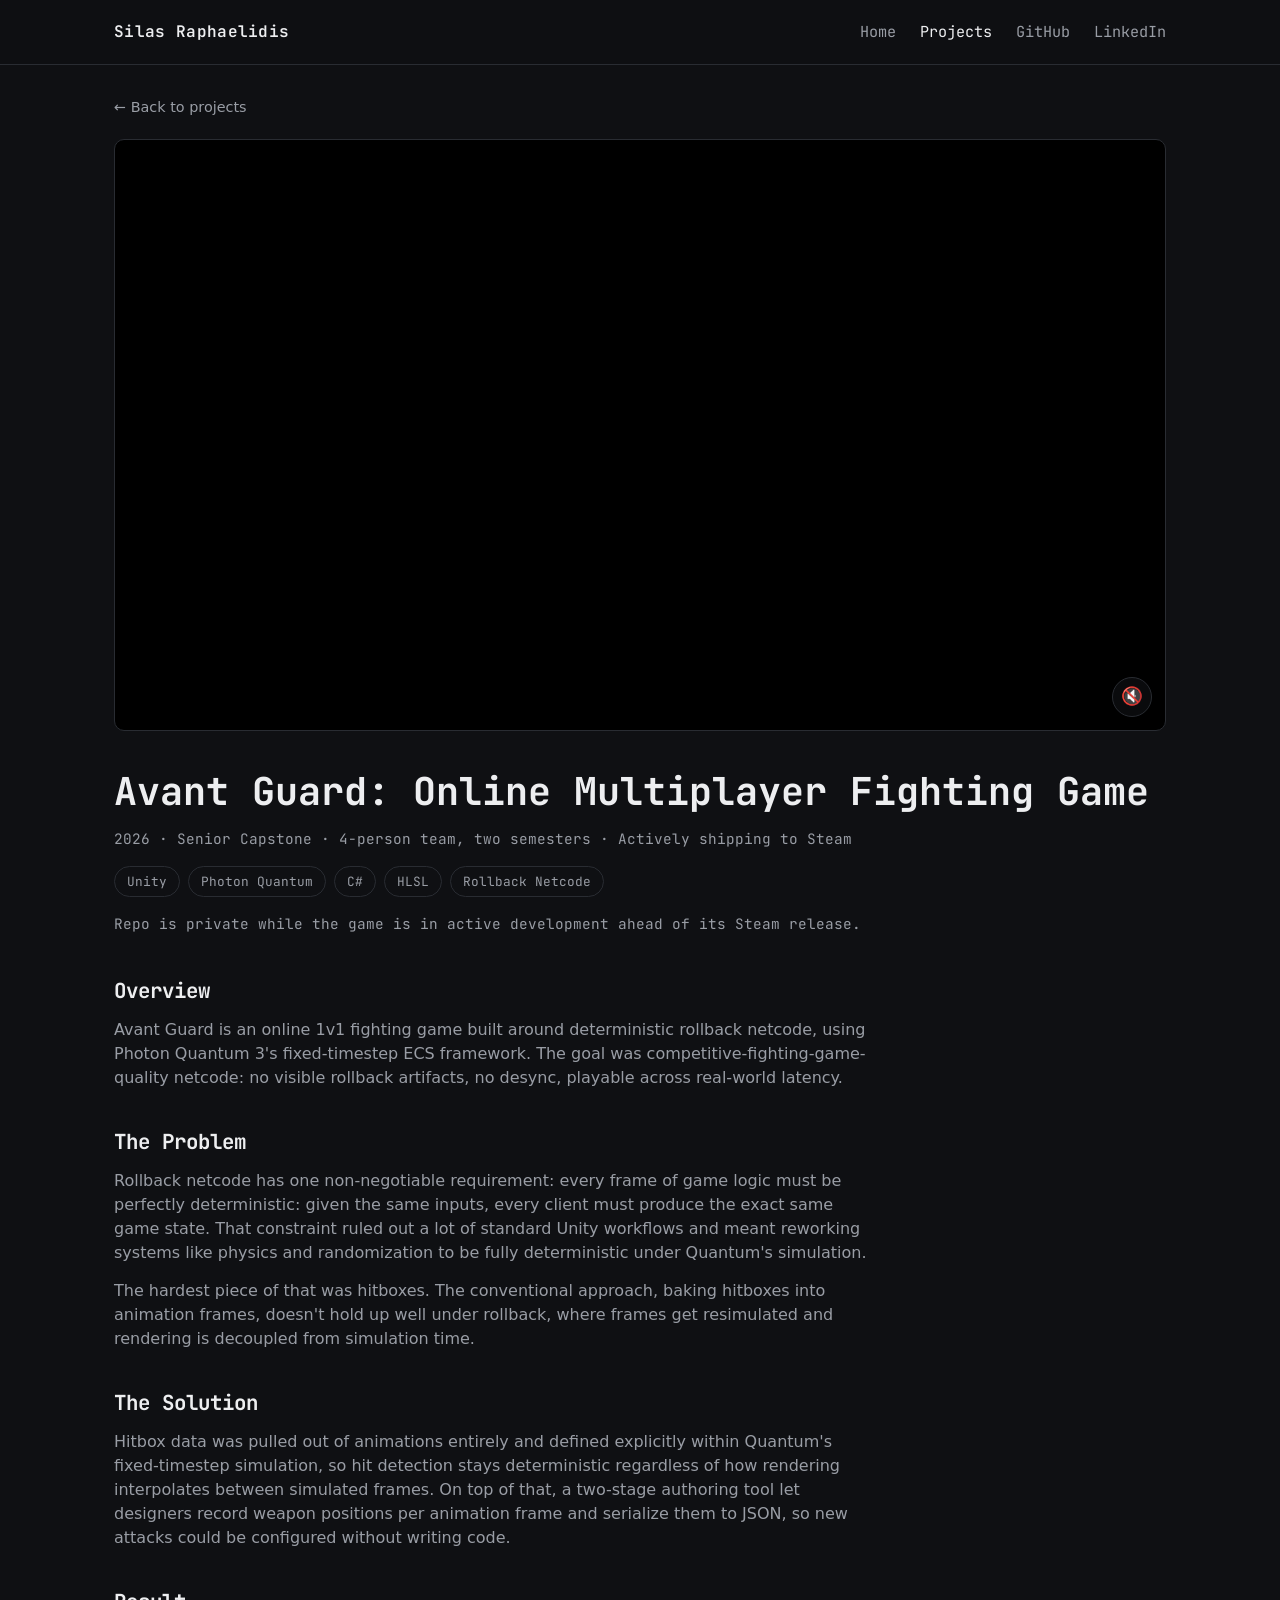
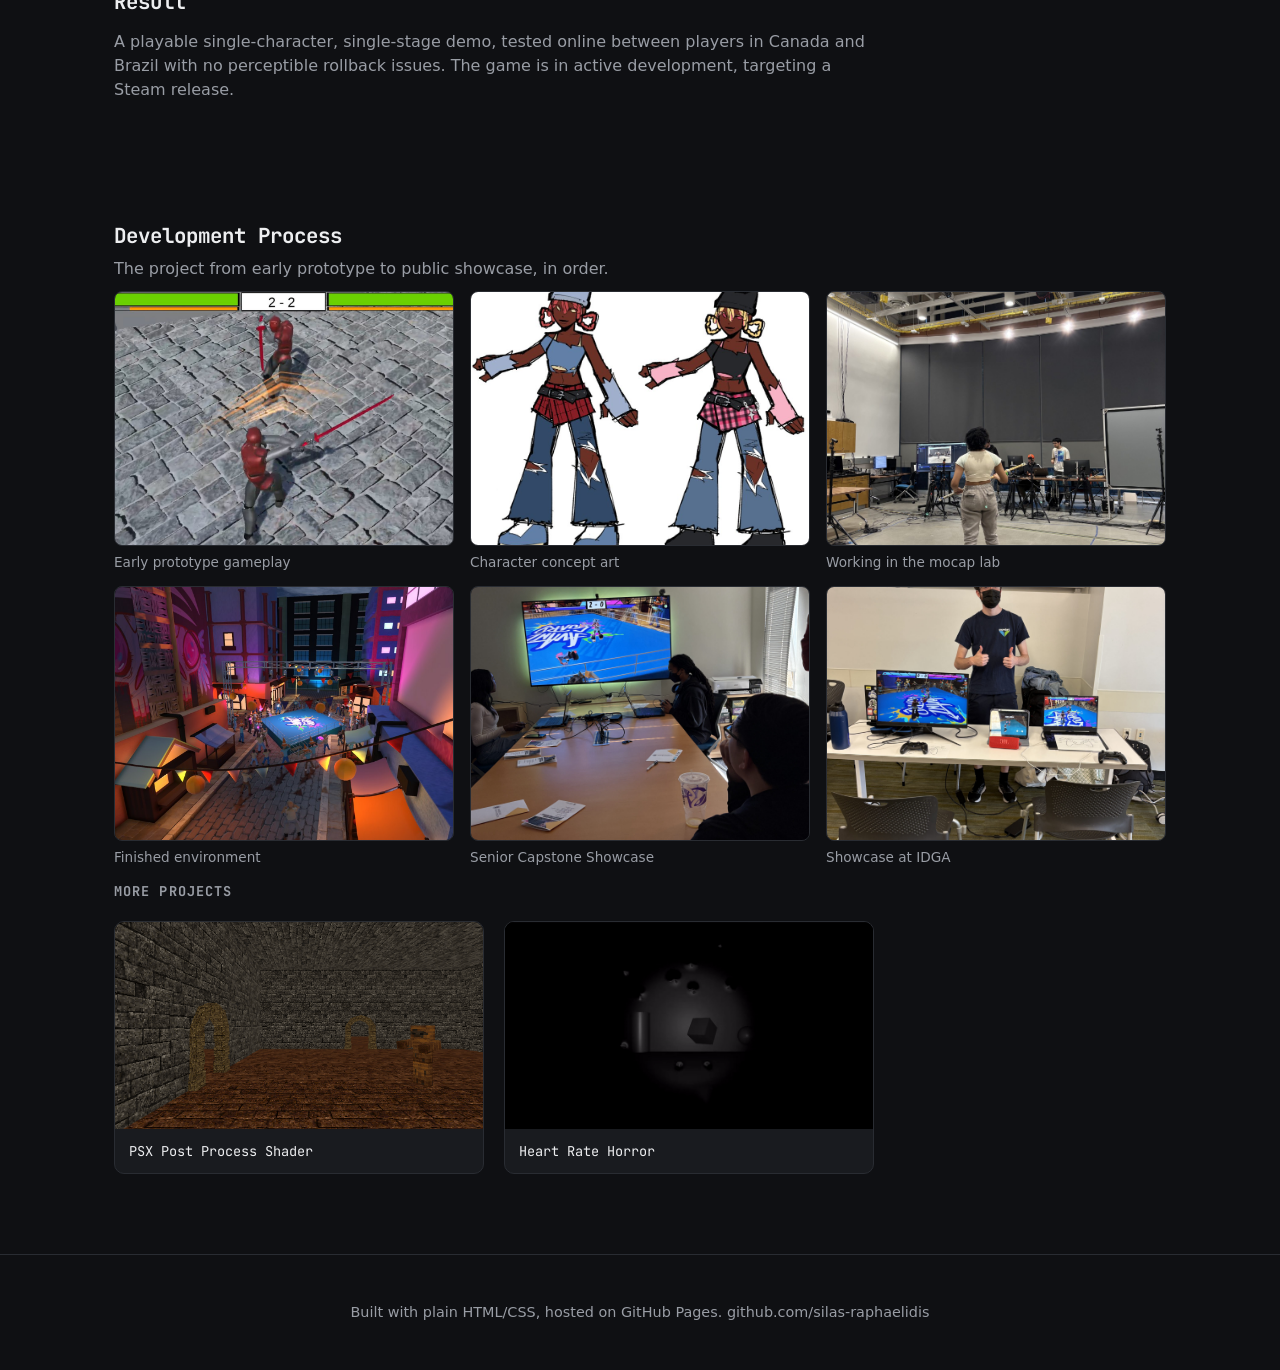
==== commit 7cd8b87b: "Add GitHub nav link site-wide, update LinkedIn URL - GitHub link was only on the homepage nav; now o" ====
--- a/avant-guard.html
+++ b/avant-guard.html
@@ -27,7 +27,8 @@
     <div class="links">
       <a href="index.html">Home</a>
       <a class="current" href="projects.html">Projects</a>
-      <a href="https://www.linkedin.com/in/silas-raphaelidis-399760279/" target="_blank" rel="noopener">LinkedIn</a>
+      <a href="https://github.com/silas-raphaelidis" target="_blank" rel="noopener">GitHub</a>
+      <a href="https://www.linkedin.com/in/silasraphaelidis/" target="_blank" rel="noopener">LinkedIn</a>
     </div>
   </div>
 </nav>
